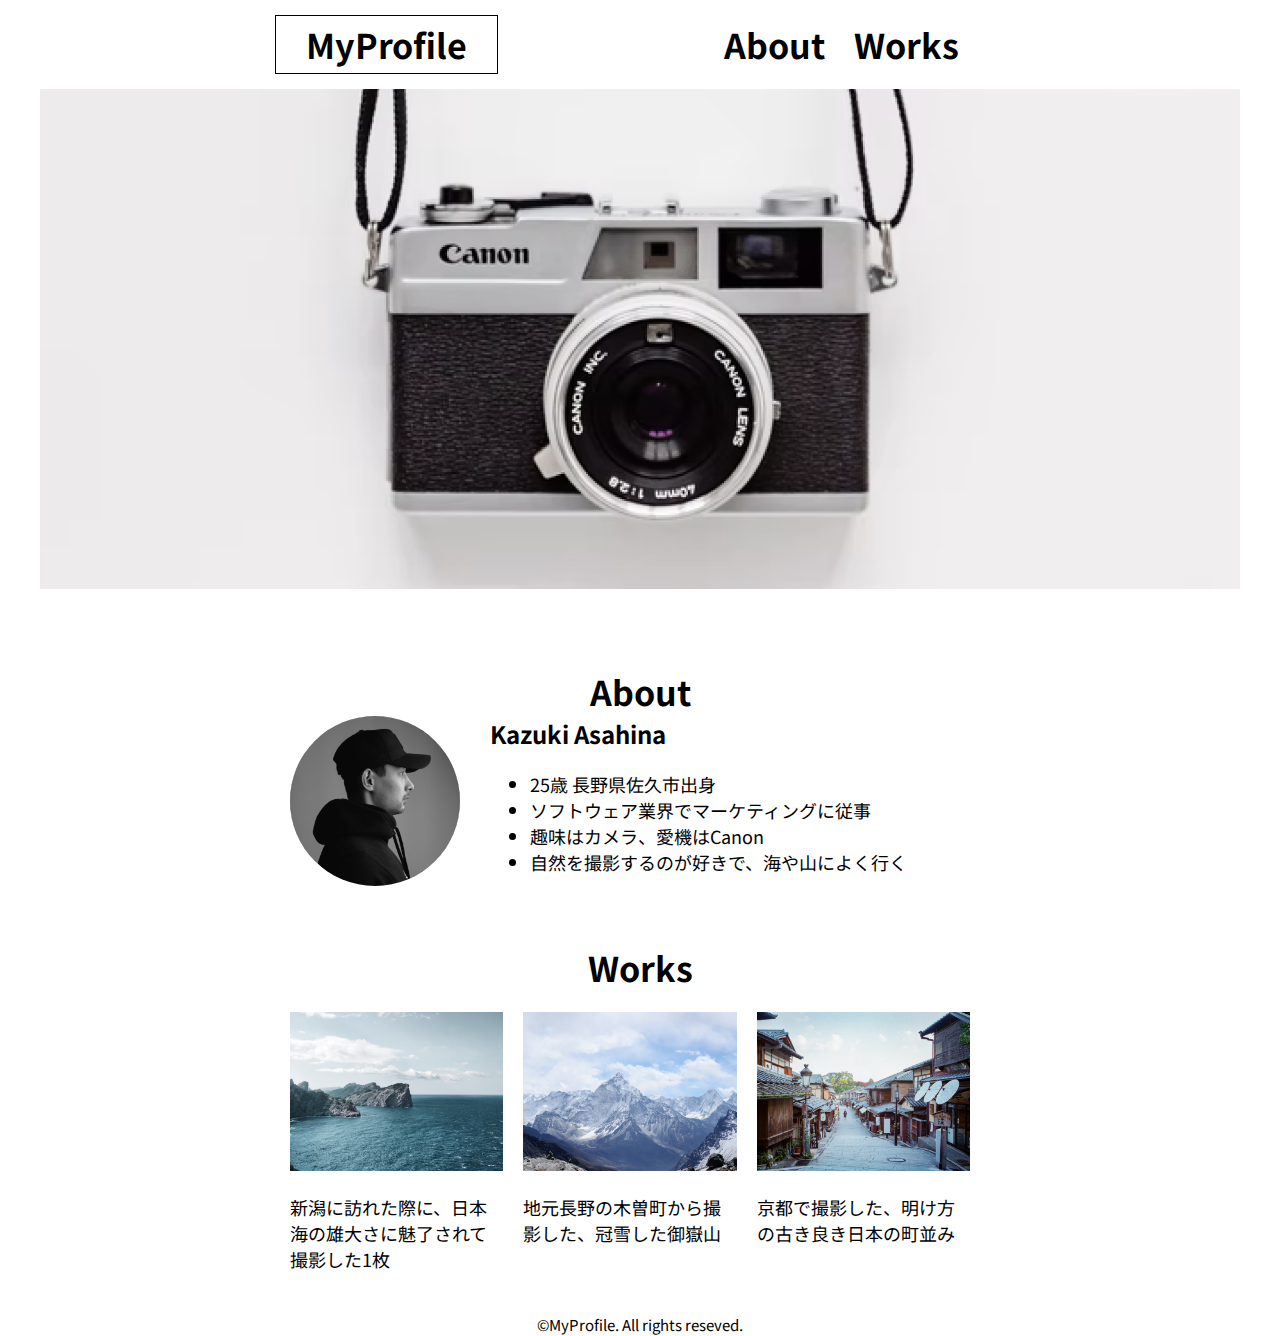
==== Kazuki Asahina/index.html @ dd09fec1 "Add files via upload" ====
<!DOCTYPE html>
<html lang="ja">
<head>
    <meta charset="UTF-8">
    <meta name="viewport" content="width=device-width, initial-scale=1.0">
    <meta name="ポートフォリオ模写" disciption="模写">
    <link rel="stylesheet" href="style.css">
    <link rel="preconnect" href="https://fonts.googleapis.com">
    <link rel="preconnect" href="https://fonts.gstatic.com" crossorigin>
    <link href="https://fonts.googleapis.com/css2?family=Noto+Sans+JP:wght@100..900&display=swap" rel="stylesheet">
    <title>MYPROFILE</title>
</head>
<body>	
    <header>
        <!-- PC用ナビ -->
        <nav id="nav-pc">
            <a href="index.html" id="nav-a1">MyProfile</a>
            <a href="index.html#about" id="nav-a2">About</a>
            <a href="index.html#works" id="nav-a3">Works</a>
        </nav>

        <!-- スマホ用ナビ -->
        <nav id="nav-sp">
            <a href="index.html">MyProfile</a>
            <div>
                <a href="index.html#about" id="nav-a2">About</a>
                <a href="index.html#works" id="nav-a3">Works</a>
            </div>
        </nav>
    </header>

    <main>
        <!-- カメラの写真 -->
        <img src="./img/main.png" alt="カメラ">

        <!-- 自己紹介 -->
        <section id="about">
            <h1 class="title-h1">About</h1>
            <div>
                <img src="./img/about.png" alt="顔写真">
                <div id="kazukiasahina">
                    <h2>Kazuki Asahina</h2>
                    <ul>
                        <li>25歳 長野県佐久市出身</li>
                        <li>ソフトウェア業界でマーケティングに従事</li>
                        <li>趣味はカメラ、愛機はCanon</li>
                        <li>自然を撮影するのが好きで、海や山によく行く</li>
                    </ul>
                </div>
            </div>
        </section>

        <!-- 風景写真+説明文 -->
        <section id="works">
            <h1 class="title-h1">Works</h1>
            <div>
                <div class="works-div">
                    <img src="./img/works1.png" alt="日本海の海" class="works-img">
                    <p class="works-p">新潟に訪れた際に、日本海の雄大さに魅了されて撮影した1枚</p>
                </div>
                <div class="works-div">
                    <img src="./img/works2.png" alt="御嶽山" class="works-img">
                    <p class="works-p">地元長野の木曽町から撮影した、冠雪した御嶽山</p>
                </div>
                <div class="works-div">
                    <img src="./img/works3.png" alt="京都の街並み" class="works-img">
                    <p class="works-p">京都で撮影した、明け方の古き良き日本の町並み</p>
                </div>
            </div>
        </section>
    </main>

    <footer>
        <small>&copy;MyProfile. All rights reseved.</small>
    </footer>
    
</body>
</html>
---- Kazuki Asahina/style.css ----
body {
    font-family: "Noto Sans JP", sans-serif;
    font-optical-sizing: auto;
    font-weight: weight;
    font-style: normal;
    background-color: #ffffff;
}

/* PC用の設定 */
@media screen and (min-width: 768px) {

    #nav-sp {
        display: none;
    }
        
    body {
        max-width: 1200px;
        min-width: 768px;
        margin: 0 auto;
    }

    /* ヘッダー */
    header {
        font-weight: bold;
        margin: 20px auto;
        width: 100%;
    }

    #nav-pc > a {
        text-decoration: none;
        font-size: 34px;
        position: relative;
    }

    #nav-a1 {
        padding: 4px 30px;
        border: #000000 1px solid;
        position: absolute;
        top: 0;
        left: 235px;
    }

    #nav-pc > a:visited {
        color: #000000;
    }

    #nav-pc > a:link {
        color: #000000;
    }

    #nav-pc >a:hover {
        color: #000000;
    }

    #nav-pc > a:active {
        color: #000000;
        text-decoration: underline;
    }

    #nav-a2 {
        position: absolute;
        top: 0;
        left: 457px;
    }

    #nav-a3 {
        position: absolute;
        top: 0;
        left: 482px;
    }

    /* カメラの写真 */
    main > img {
        width: 100%;
        margin-bottom: 50px;
    }

    /* About */
    #about {
        width: 700px;
        margin: 20px auto 50px auto;
    }

    .title-h1 {
        font-size: 34px;
        font-weight: bold;
        text-align: center;
        margin-bottom: 0px;
    }

    #about > div {
        display: flex;
    }

    #about > div > img {
        width: 170px;
        height: 170px;
        border-radius: 140px;
    }

    #kazukiasahina {
        margin-left: 30px;
    }

    #kazukiasahina > h2 {
        margin-top: 0;
        font-size: 24px;
        font-weight: bold;
    }

    #kazukiasahina > ul {
        font-size: 18px;
    }

    /* 風景写真+説明文 */
    #works {
        width: 700px;
        margin: 20px auto 0 auto;
    }

    #works > div {
        display: flex;
        margin: 0;
    }

    .works-div {
        width: 33%;
        margin: 20px 20px 20px 0;
    }

    .works-div > p {
        font-size: 18px;
    }

    .works-div > img {
        width: 100%;
    }

    /* フッター */
    footer {
        font-size: 18px;
        text-align: center;
    }
}


/* スマホ用の設定 */
@media screen and (max-width: 767px) {
    #nav-pc {
        display: none;
    }

    body {
        min-width: 375px;
        margin: 0 auto;
    }

     /* ヘッダー */
     header {
        font-weight: bold;
        margin: 20px auto;
        width: 100%;
    }
    
    #nav-sp {
        display: flex;
        justify-content: space-between;
    }

    #nav-sp {
        font-size: 34px;
        position: relative;
    }

    #nav-sp > a {
        text-decoration: none;
        padding: 4px 30px;
        border: #000000 1px solid;
    }

    #nav-sp > div > a {
        text-decoration: none;
        margin: 0 5px;
    }

    #nav-sp > a:visited {
        color: #000000;
    }

    #nav-sp > a:link {
        color: #000000;
    }

    #nav-sp >a:hover {
        color: #000000;
    }

    #nav-sp > a:active {
        color: #000000;
        text-decoration: underline;
    }

    #nav-sp > div > a:visited {
        color: #000000;
    }

    #nav-sp > div > a:link {
        color: #000000;
    }

    #nav-sp > div >a:hover {
        color: #000000;
    }

    #nav-sp > div > a:active {
        color: #000000;
        text-decoration: underline;
    }

    /* カメラの写真 */
    main > img {
        width: 100%;
        margin-bottom: 50px;
    }

    /* About */
    #about {
        width: 100%;
        margin: 20px 20px 50px 20px;
    }

    .title-h1 {
        font-size: 34px;
        font-weight: bold;
        text-align: center;
        margin-bottom: 0px;
    }

    #about > div {
        display: flex;
    }

    #about > div > img {
        width: 170px;
        height: 170px;
        border-radius: 140px;
    }

    #kazukiasahina {
        margin-left: 30px;
    }

    #kazukiasahina > h2 {
        margin-top: 0;
        font-size: 24px;
        font-weight: bold;
    }

    #kazukiasahina > ul {
        font-size: 18px;
    }

    /* 風景写真+説明文 */
    #works {
        width: 100%;
        margin: 20px;
    }

    #works > div {
        margin: 0;
    }

    .works-div {
        width: 100%;
        margin: 20px 20px 20px 0;
    }

    .works-div > p {
        font-size: 18px;
        text-align: center;
    }

    .works-div > img {
        width: 100%;
    }

    /* フッター */
    footer {
        margin: 20px;
        font-size: 18px;
        text-align: center;
    }
}
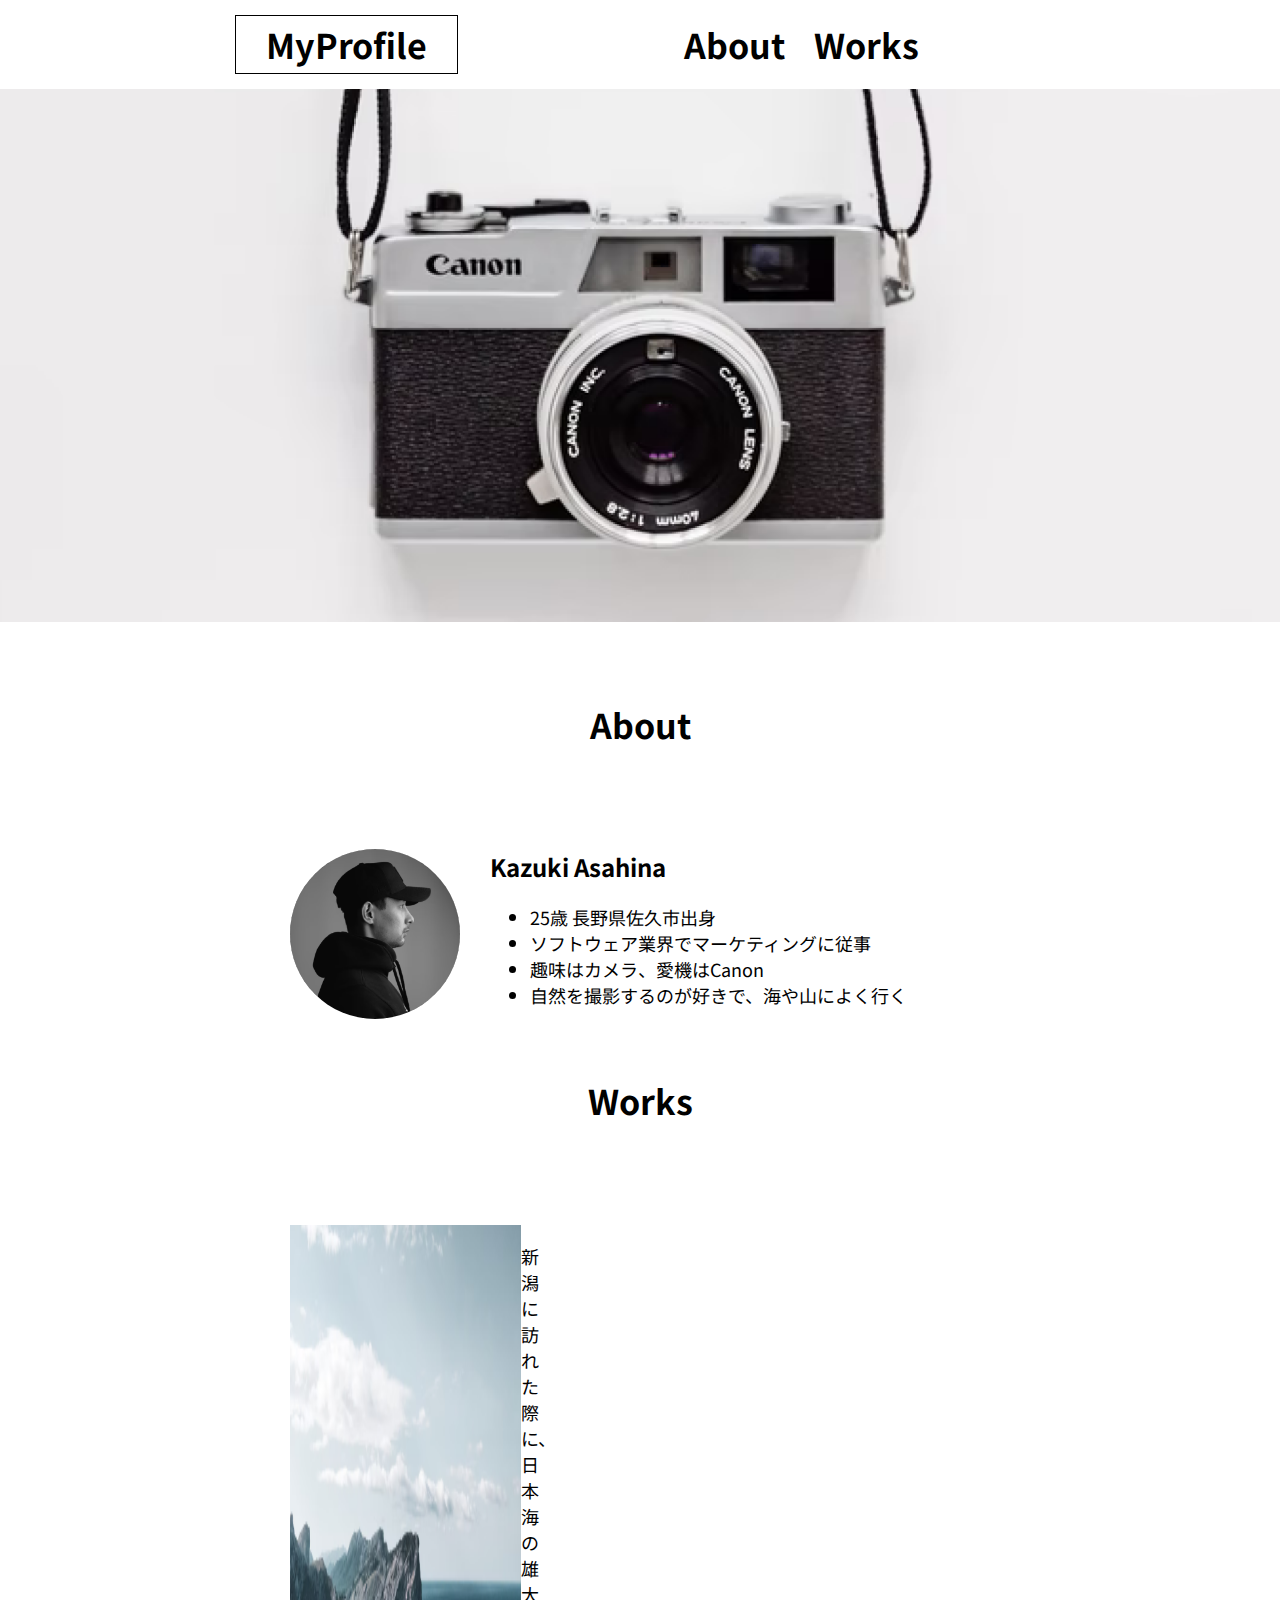
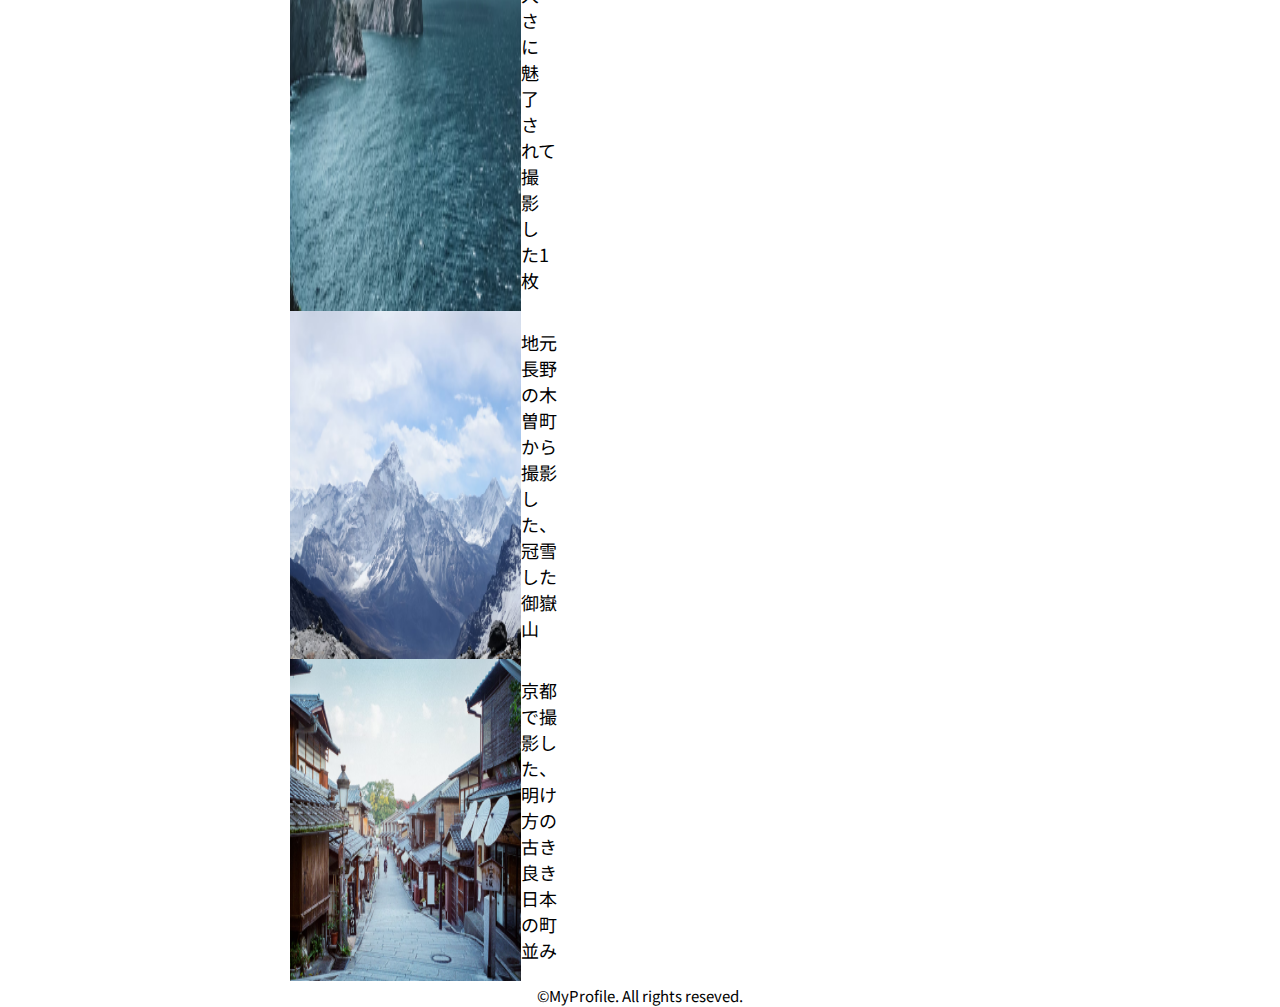
==== commit de85454a: "Add files via upload" ====
--- a/Kazuki Asahina/index.html
+++ b/Kazuki Asahina/index.html
@@ -34,8 +34,8 @@
         <img src="./img/main.png" alt="カメラ">
 
         <!-- 自己紹介 -->
+        <h1 class="title-h1">About</h1>
         <section id="about">
-            <h1 class="title-h1">About</h1>
             <div>
                 <img src="./img/about.png" alt="顔写真">
                 <div id="kazukiasahina">
@@ -51,9 +51,8 @@
         </section>
 
         <!-- 風景写真+説明文 -->
+        <h1 class="title-h1">Works</h1>
         <section id="works">
-            <h1 class="title-h1">Works</h1>
-            <div>
                 <div class="works-div">
                     <img src="./img/works1.png" alt="日本海の海" class="works-img">
                     <p class="works-p">新潟に訪れた際に、日本海の雄大さに魅了されて撮影した1枚</p>
@@ -66,7 +65,6 @@
                     <img src="./img/works3.png" alt="京都の街並み" class="works-img">
                     <p class="works-p">京都で撮影した、明け方の古き良き日本の町並み</p>
                 </div>
-            </div>
         </section>
     </main>
 
--- a/Kazuki Asahina/style.css
+++ b/Kazuki Asahina/style.css
@@ -1,7 +1,7 @@
 body {
     font-family: "Noto Sans JP", sans-serif;
     font-optical-sizing: auto;
-    font-weight: weight;
+    font-weight: normal;
     font-style: normal;
     background-color: #ffffff;
 }
@@ -14,8 +14,7 @@
     }
         
     body {
-        max-width: 1200px;
-        min-width: 768px;
+
         margin: 0 auto;
     }
 
@@ -85,7 +84,7 @@
         font-size: 34px;
         font-weight: bold;
         text-align: center;
-        margin-bottom: 0px;
+        margin-bottom: 100px;
     }
 
     #about > div {
@@ -153,6 +152,7 @@
     body {
         min-width: 375px;
         margin: 0 auto;
+        display: block;
     }
 
      /* ヘッダー */
@@ -174,7 +174,7 @@
 
     #nav-sp > a {
         text-decoration: none;
-        padding: 4px 30px;
+        padding: 4px 20px;
         border: #000000 1px solid;
     }
 
@@ -219,69 +219,44 @@
 
     /* カメラの写真 */
     main > img {
-        width: 100%;
-        margin-bottom: 50px;
+        max-width: 100%;
     }
 
     /* About */
-    #about {
-        width: 100%;
-        margin: 20px 20px 50px 20px;
-    }
-
     .title-h1 {
-        font-size: 34px;
-        font-weight: bold;
-        text-align: center;
-        margin-bottom: 0px;
+        text-align: center;
+        font-size: 34px;
+        font-weight: bold;
+        margin: 50px 0;
     }
 
     #about > div {
         display: flex;
+        flex-flow: column;
+        justify-content: center;
     }
 
     #about > div > img {
-        width: 170px;
-        height: 170px;
-        border-radius: 140px;
+        width: 45%;
+        border-radius: 50%;
+        margin: 0 auto;
     }
 
     #kazukiasahina {
-        margin-left: 30px;
-    }
-
-    #kazukiasahina > h2 {
-        margin-top: 0;
-        font-size: 24px;
-        font-weight: bold;
-    }
-
-    #kazukiasahina > ul {
-        font-size: 18px;
+        margin: 0 auto;
     }
 
     /* 風景写真+説明文 */
     #works {
-        width: 100%;
-        margin: 20px;
-    }
-
-    #works > div {
-        margin: 0;
+        display: flex;
+        flex-flow: column;
+        justify-content: center;
     }
 
     .works-div {
-        width: 100%;
-        margin: 20px 20px 20px 0;
-    }
-
-    .works-div > p {
-        font-size: 18px;
-        text-align: center;
-    }
-
-    .works-div > img {
-        width: 100%;
+       width: 100%;
+       text-align: center;
+       padding-bottom: 40px;
     }
 
     /* フッター */
